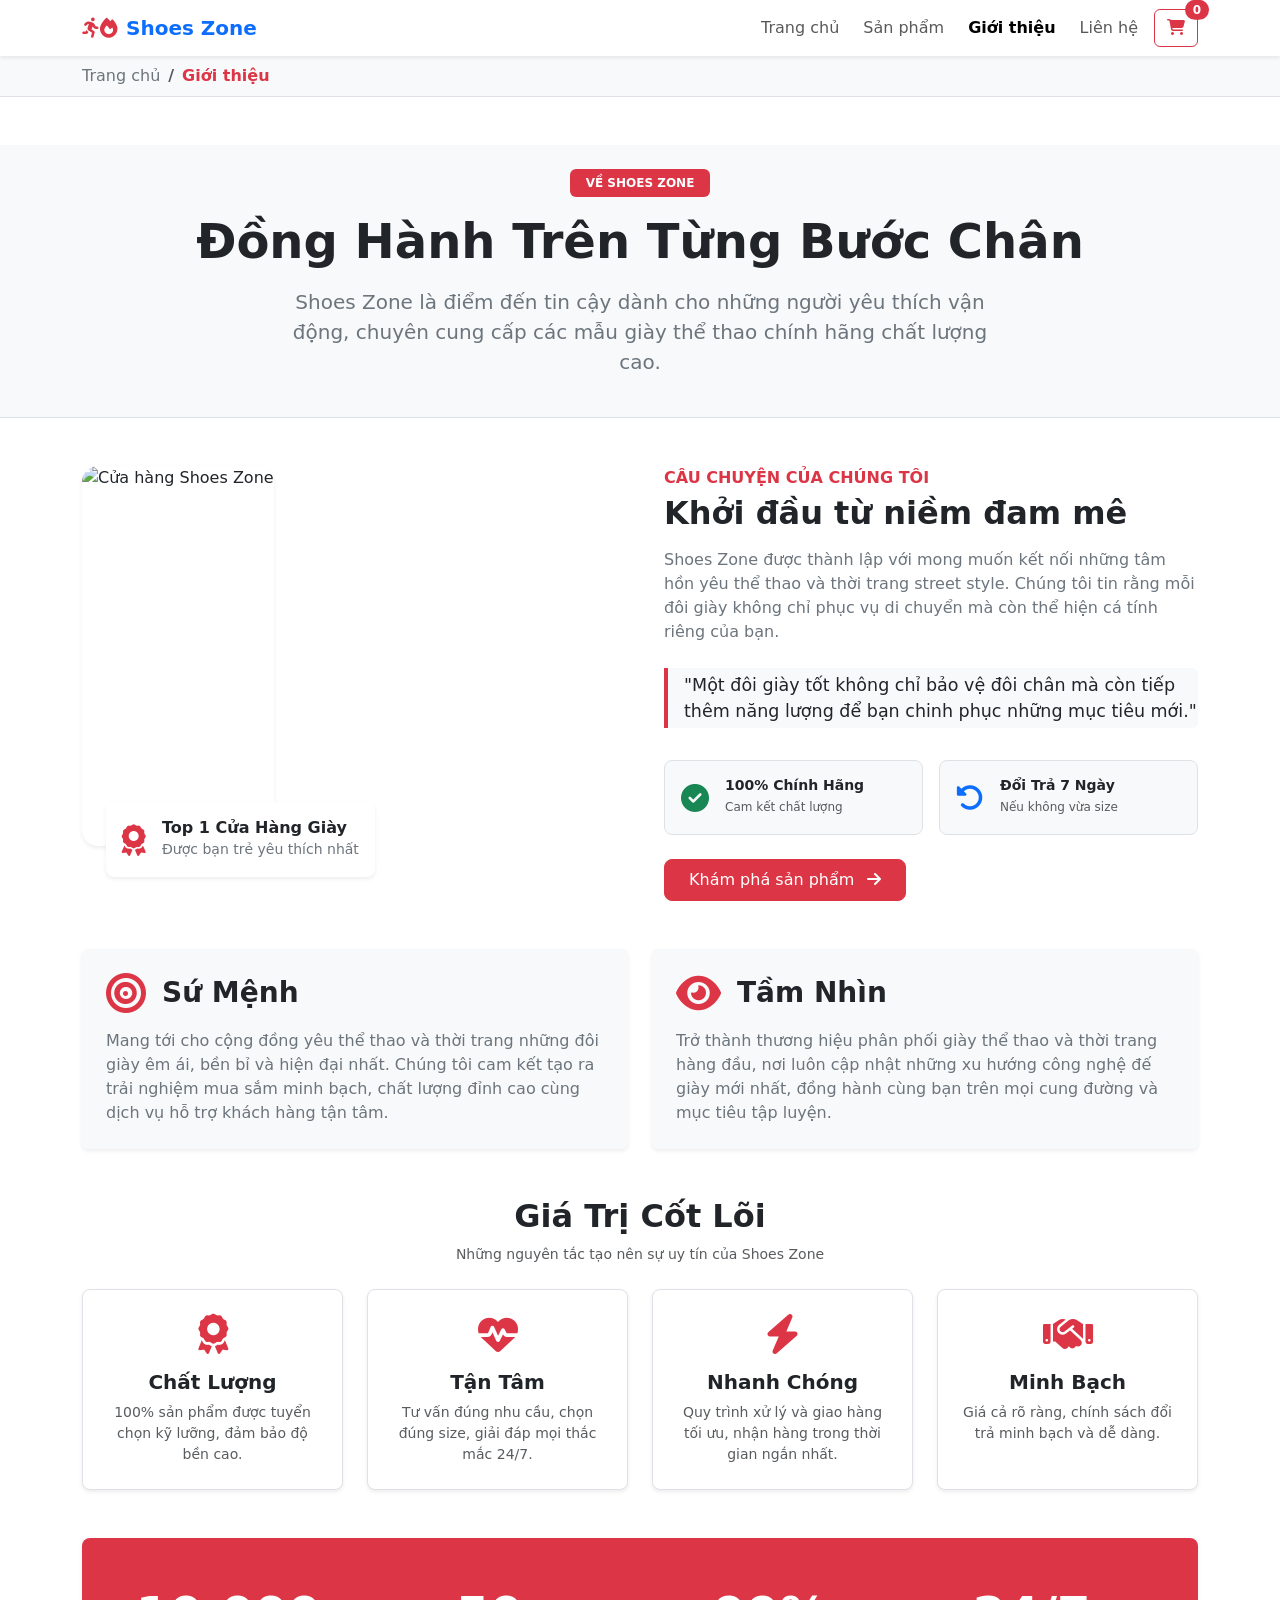
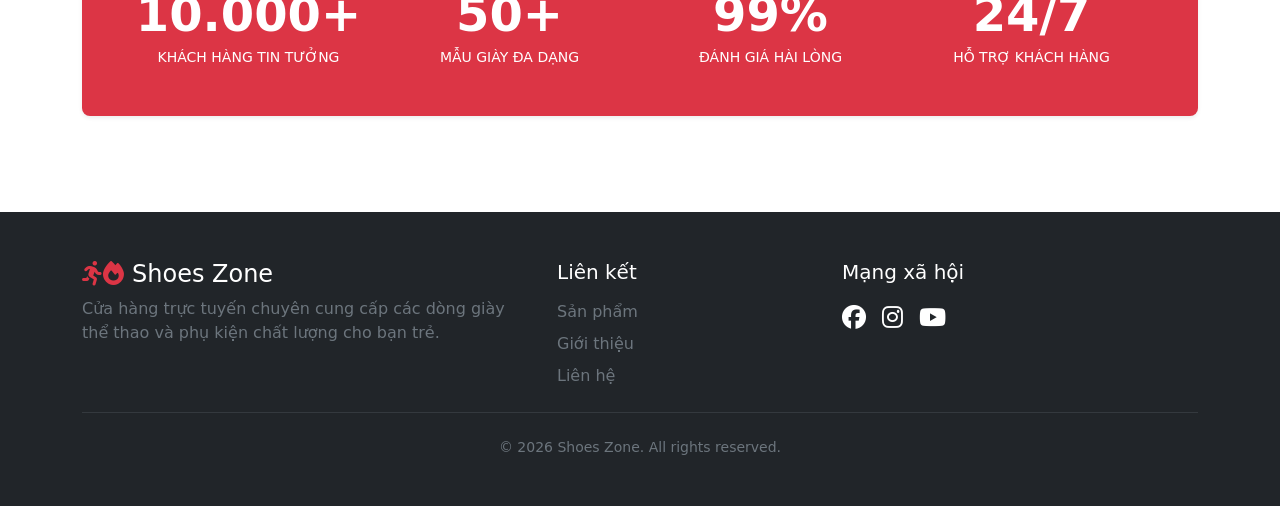
==== about.html @ f8c48321 "Add files via upload" ====
<!doctype html>
<html lang="vi">
<head>
  <meta charset="utf-8">
  <meta name="viewport" content="width=device-width, initial-scale=1">
  <meta name="description" content="Giới thiệu về Shoes Zone - Thương hiệu giày thể thao chính hãng">
  <title>Giới Thiệu | Shoes Zone</title>

  <link rel="preconnect" href="https://fonts.googleapis.com">
  <link rel="preconnect" href="https://fonts.gstatic.com" crossorigin>
  <link href="https://fonts.googleapis.com/css2?family=Poppins:wght@400;500;600;700&display=swap" rel="stylesheet">
  <link href="https://cdn.jsdelivr.net/npm/bootstrap@5.3.3/dist/css/bootstrap.min.css" rel="stylesheet">
  <link rel="stylesheet" href="https://cdnjs.cloudflare.com/ajax/libs/font-awesome/6.5.2/css/all.min.css">
  <link rel="stylesheet" href="assets/style.css">
</head>
<body>
  
  <!-- NAVBAR -->
  <nav class="navbar navbar-expand-lg navbar-light bg-white shadow-sm sticky-top">
    <div class="container">
      <a class="navbar-brand fw-bold text-primary" href="index.html">
        <i class="fa-solid fa-person-running text-danger"></i><i class="fa-solid fa-fire text-danger me-2"></i>Shoes Zone
      </a>
      <button class="navbar-toggler" type="button" data-bs-toggle="collapse" data-bs-target="#mainMenu" aria-controls="mainMenu" aria-expanded="false" aria-label="Mở menu">
        <span class="navbar-toggler-icon"></span>
      </button>
      <div class="collapse navbar-collapse" id="mainMenu">
        <ul class="navbar-nav ms-auto align-items-lg-center gap-lg-2">
          <li class="nav-item"><a class="nav-link" href="index.html">Trang chủ</a></li>
          <li class="nav-item"><a class="nav-link" href="products.html">Sản phẩm</a></li>
          <li class="nav-item"><a class="nav-link active fw-bold" aria-current="page" href="about.html">Giới thiệu</a></li>
          <li class="nav-item"><a class="nav-link" href="contact.html">Liên hệ</a></li>
          <li class="nav-item">
            <a class="btn btn-outline-danger position-relative" href="cart.html" aria-label="Giỏ hàng">
              <i class="fa-solid fa-cart-shopping"></i>
              <span id="cart-count" class="position-absolute top-0 start-100 translate-middle badge rounded-pill bg-danger">0</span>
            </a>
          </li>
        </ul>
      </div>
    </div>
  </nav>

  <!-- BREADCRUMB -->
  <div class="bg-light py-2 border-bottom">
    <div class="container">
      <nav aria-label="breadcrumb">
        <ol class="breadcrumb mb-0 small">
          <li class="breadcrumb-item"><a href="index.html" class="text-decoration-none text-secondary">Trang chủ</a></li>
          <li class="breadcrumb-item active text-danger fw-bold" aria-current="page">Giới thiệu</li>
        </ol>
      </nav>
    </div>
  </div>

  <main class="py-5">
    <!-- HERO HEADER -->
    <section class="py-4 text-center bg-light border-bottom mb-5">
      <div class="container">
        <span class="badge bg-danger text-uppercase px-3 py-2 mb-3">Về Shoes Zone</span>
        <h1 class="display-5 fw-bold mb-3">Đồng Hành Trên Từng Bước Chân</h1>
        <p class="lead text-secondary mx-auto" style="max-width: 700px;">
          Shoes Zone là điểm đến tin cậy dành cho những người yêu thích vận động, chuyên cung cấp các mẫu giày thể thao chính hãng chất lượng cao.
        </p>
      </div>
    </section>

    <div class="container">
      <!-- CÂU CHUYỆN CỬA HÀNG & HÌNH ẢNH CÂN BẰNG -->
      <section class="mb-5">
        <div class="row align-items-stretch g-5">
          <div class="col-lg-6">
            <div class="h-100 position-relative">
              <img src="https://images.unsplash.com/photo-1556906781-9a412961c28c?auto=format&fit=crop&w=800&q=80" 
                   class="img-fluid rounded-4 shadow-sm w-100 h-100" 
                   style="object-fit: cover; min-height: 380px;" 
                   alt="Cửa hàng Shoes Zone">
              
              <div class="position-absolute bottom-0 start-0 m-4 p-3 bg-white rounded-3 shadow-sm d-none d-sm-block">
                <div class="d-flex align-items-center gap-3">
                  <i class="fa-solid fa-award text-danger fs-2"></i>
                  <div>
                    <h6 class="mb-0 fw-bold">Top 1 Cửa Hàng Giày</h6>
                    <small class="text-secondary">Được bạn trẻ yêu thích nhất</small>
                  </div>
                </div>
              </div>
            </div>
          </div>

          <div class="col-lg-6 d-flex flex-column justify-content-center">
            <p class="text-danger fw-semibold mb-1">CÂU CHUYỆN CỦA CHÚNG TÔI</p>
            <h2 class="fw-bold mb-3">Khởi đầu từ niềm đam mê</h2>
            <p class="text-secondary">Shoes Zone được thành lập với mong muốn kết nối những tâm hồn yêu thể thao và thời trang street style. Chúng tôi tin rằng mỗi đôi giày không chỉ phục vụ di chuyển mà còn thể hiện cá tính riêng của bạn.</p>
            
            <blockquote class="blockquote border-start border-danger border-4 ps-3 py-1 bg-light rounded-end my-2">
              <p class="small text-dark fw-medium italic mb-0">"Một đôi giày tốt không chỉ bảo vệ đôi chân mà còn tiếp thêm năng lượng để bạn chinh phục những mục tiêu mới."</p>
            </blockquote>

            <div class="row g-3 my-2">
              <div class="col-sm-6">
                <div class="p-3 border rounded-3 bg-light d-flex align-items-center gap-3">
                  <i class="fa-solid fa-circle-check text-success fs-3"></i>
                  <div>
                    <h6 class="mb-0 fw-bold small">100% Chính Hãng</h6>
                    <small class="text-muted" style="font-size: 12px;">Cam kết chất lượng</small>
                  </div>
                </div>
              </div>
              <div class="col-sm-6">
                <div class="p-3 border rounded-3 bg-light d-flex align-items-center gap-3">
                  <i class="fa-solid fa-rotate-left text-primary fs-3"></i>
                  <div>
                    <h6 class="mb-0 fw-bold small">Đổi Trả 7 Ngày</h6>
                    <small class="text-muted" style="font-size: 12px;">Nếu không vừa size</small>
                  </div>
                </div>
              </div>
            </div>

            <div class="mt-3">
              <a href="products.html" class="btn btn-danger btn-lg px-4 fs-6">
                Khám phá sản phẩm <i class="fa-solid fa-arrow-right ms-2"></i>
              </a>
            </div>
          </div>
        </div>
      </section>

      <!-- SỨ MỆNH & TẦM NHÌN -->
      <div class="row g-4 mb-5">
        <div class="col-md-6">
          <div class="card h-100 border-0 shadow-sm p-4 bg-light">
            <div class="d-flex align-items-center mb-3">
              <i class="fa-solid fa-bullseye text-danger display-6 me-3"></i>
              <h3 class="fw-bold mb-0">Sứ Mệnh</h3>
            </div>
            <p class="text-secondary mb-0">
              Mang tới cho cộng đồng yêu thể thao và thời trang những đôi giày êm ái, bền bỉ và hiện đại nhất. Chúng tôi cam kết tạo ra trải nghiệm mua sắm minh bạch, chất lượng đỉnh cao cùng dịch vụ hỗ trợ khách hàng tận tâm.
            </p>
          </div>
        </div>

        <div class="col-md-6">
          <div class="card h-100 border-0 shadow-sm p-4 bg-light">
            <div class="d-flex align-items-center mb-3">
              <i class="fa-solid fa-eye text-danger display-6 me-3"></i>
              <h3 class="fw-bold mb-0">Tầm Nhìn</h3>
            </div>
            <p class="text-secondary mb-0">
              Trở thành thương hiệu phân phối giày thể thao và thời trang hàng đầu, nơi luôn cập nhật những xu hướng công nghệ đế giày mới nhất, đồng hành cùng bạn trên mọi cung đường và mục tiêu tập luyện.
            </p>
          </div>
        </div>
      </div>

      <!-- GIÁ TRỊ CỐT LÕI -->
      <div class="mb-5">
        <div class="text-center mb-4">
          <h2 class="fw-bold">Giá Trị Cốt Lõi</h2>
          <p class="text-muted small">Những nguyên tắc tạo nên sự uy tín của Shoes Zone</p>
        </div>

        <div class="row g-4 text-center">
          <div class="col-md-3">
            <div class="p-4 border rounded-3 bg-white h-100 shadow-sm">
              <i class="fa-solid fa-award text-danger fs-1 mb-3"></i>
              <h5 class="fw-bold">Chất Lượng</h5>
              <p class="text-muted small mb-0">100% sản phẩm được tuyển chọn kỹ lưỡng, đảm bảo độ bền cao.</p>
            </div>
          </div>

          <div class="col-md-3">
            <div class="p-4 border rounded-3 bg-white h-100 shadow-sm">
              <i class="fa-solid fa-heart-pulse text-danger fs-1 mb-3"></i>
              <h5 class="fw-bold">Tận Tâm</h5>
              <p class="text-muted small mb-0">Tư vấn đúng nhu cầu, chọn đúng size, giải đáp mọi thắc mắc 24/7.</p>
            </div>
          </div>

          <div class="col-md-3">
            <div class="p-4 border rounded-3 bg-white h-100 shadow-sm">
              <i class="fa-solid fa-bolt text-danger fs-1 mb-3"></i>
              <h5 class="fw-bold">Nhanh Chóng</h5>
              <p class="text-muted small mb-0">Quy trình xử lý và giao hàng tối ưu, nhận hàng trong thời gian ngắn nhất.</p>
            </div>
          </div>

          <div class="col-md-3">
            <div class="p-4 border rounded-3 bg-white h-100 shadow-sm">
              <i class="fa-solid fa-handshake text-danger fs-1 mb-3"></i>
              <h5 class="fw-bold">Minh Bạch</h5>
              <p class="text-muted small mb-0">Giá cả rõ ràng, chính sách đổi trả minh bạch và dễ dàng.</p>
            </div>
          </div>
        </div>
      </div>

      <!-- CON SỐ ẤN TƯỢNG -->
      <div class="p-5 bg-danger text-white rounded-3 text-center mb-5 shadow-sm">
        <div class="row g-4">
          <div class="col-6 col-md-3">
            <div class="display-5 fw-bold mb-1">10.000+</div>
            <div class="small text-uppercase">Khách hàng tin tưởng</div>
          </div>
          <div class="col-6 col-md-3">
            <div class="display-5 fw-bold mb-1">50+</div>
            <div class="small text-uppercase">Mẫu giày đa dạng</div>
          </div>
          <div class="col-6 col-md-3">
            <div class="display-5 fw-bold mb-1">99%</div>
            <div class="small text-uppercase">Đánh giá hài lòng</div>
          </div>
          <div class="col-6 col-md-3">
            <div class="display-5 fw-bold mb-1">24/7</div>
            <div class="small text-uppercase">Hỗ trợ khách hàng</div>
          </div>
        </div>
      </div>

    </div>
  </main>

  <!-- FOOTER -->
  <footer class="site-footer bg-dark text-white py-5">
    <div class="container">
      <div class="row g-4">
        <div class="col-md-5">
          <h4 class="text-white"><i class="fa-solid fa-person-running text-danger"></i><i class="fa-solid fa-fire text-danger me-2"></i>Shoes Zone</h4>
          <p class="mb-0 text-secondary">Cửa hàng trực tuyến chuyên cung cấp các dòng giày thể thao và phụ kiện chất lượng cho bạn trẻ.</p>
        </div>
        <div class="col-6 col-md-3">
          <h5 class="text-white mb-3">Liên kết</h5>
          <div class="d-flex flex-column gap-2">
            <a href="products.html" class="text-decoration-none text-secondary">Sản phẩm</a>
            <a href="about.html" class="text-decoration-none text-secondary">Giới thiệu</a>
            <a href="contact.html" class="text-decoration-none text-secondary">Liên hệ</a>
          </div>
        </div>
        <div class="col-6 col-md-4">
          <h5 class="text-white mb-3">Mạng xã hội</h5>
          <div class="d-flex gap-3 fs-4">
            <a href="#" aria-label="Facebook" class="text-white"><i class="fa-brands fa-facebook"></i></a>
            <a href="#" aria-label="Instagram" class="text-white"><i class="fa-brands fa-instagram"></i></a>
            <a href="#" aria-label="YouTube" class="text-white"><i class="fa-brands fa-youtube"></i></a>
          </div>
        </div>
      </div>
      <hr class="border-secondary my-4">
      <p class="small mb-0 text-center text-secondary">© 2026 Shoes Zone. All rights reserved.</p>
    </div>
  </footer>

  <script src="https://cdn.jsdelivr.net/npm/bootstrap@5.3.3/dist/js/bootstrap.bundle.min.js"></script>

</body>
</html>
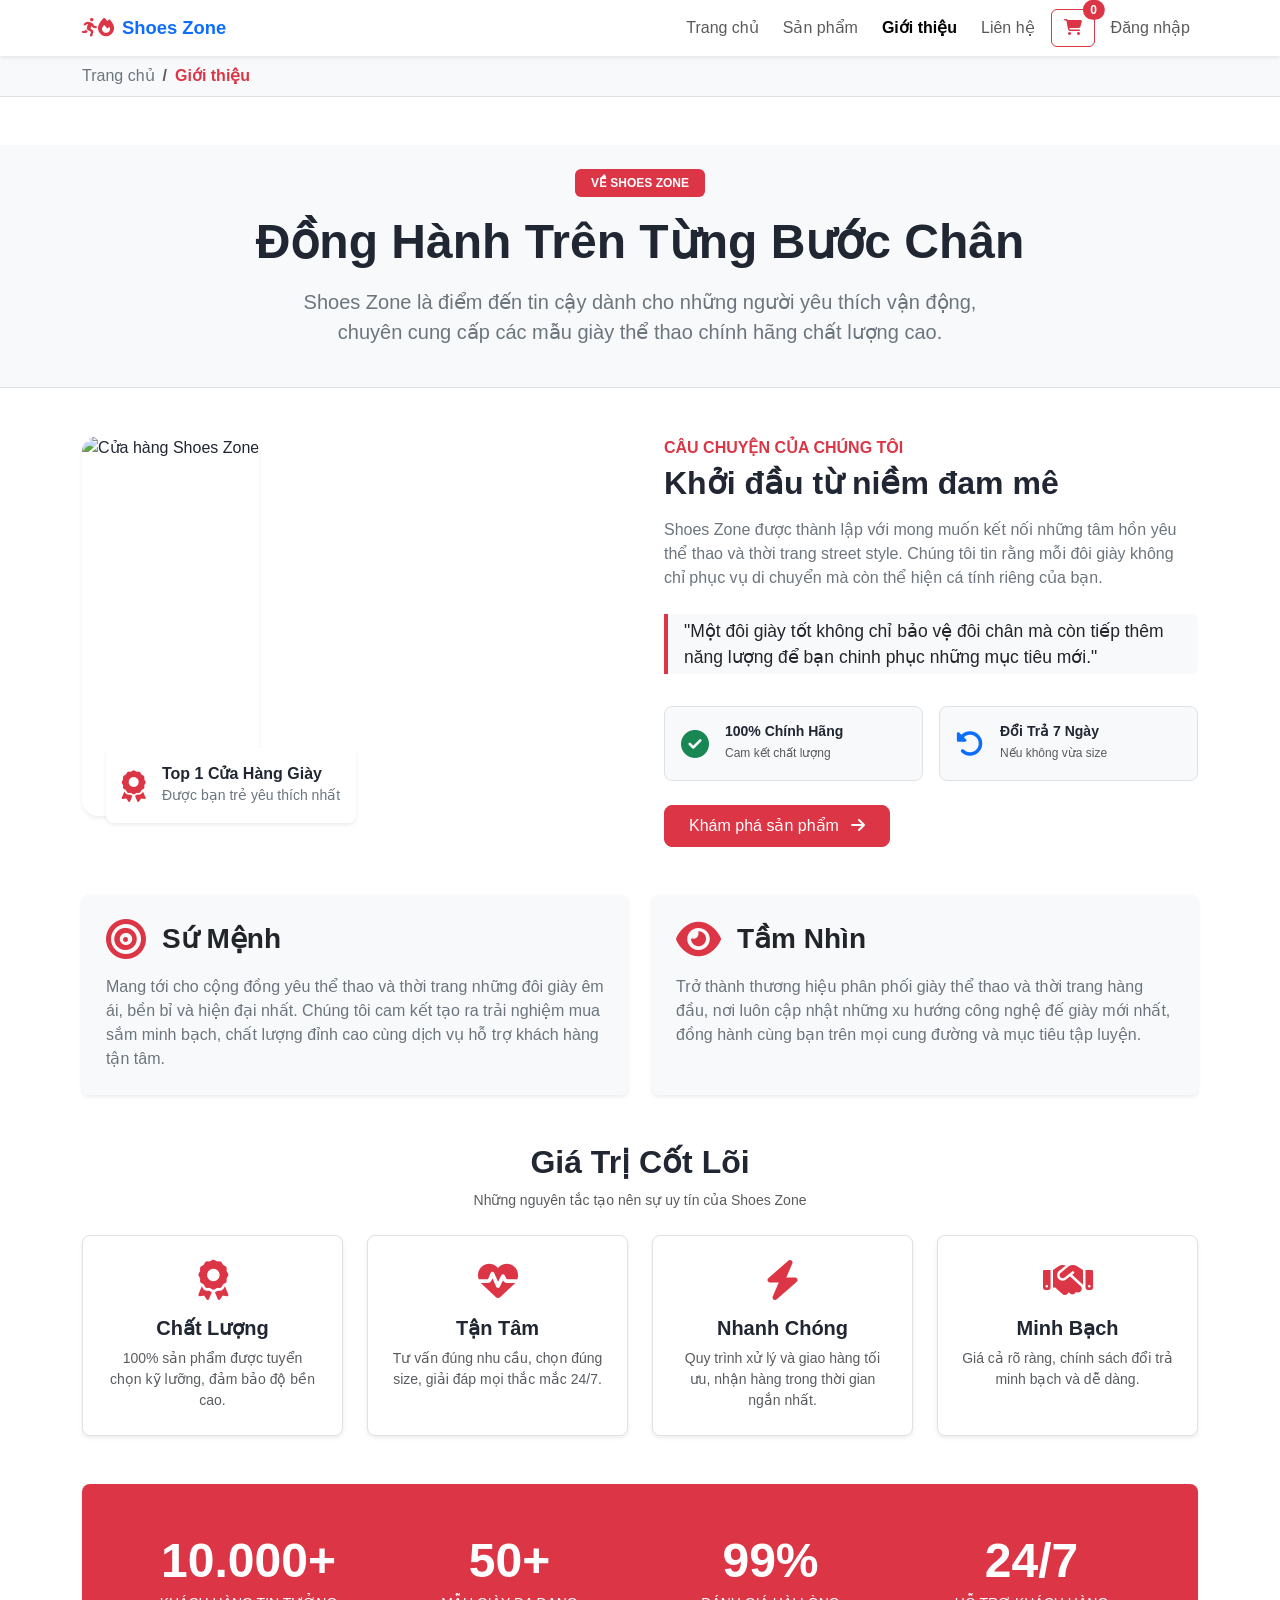
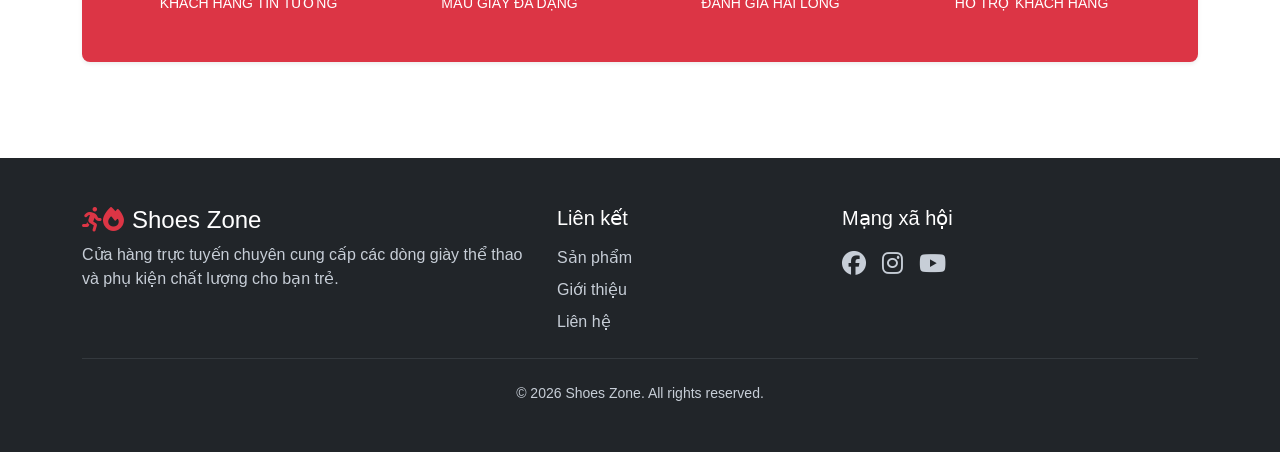
==== commit c0248612: "Add files via upload" ====
--- a/about.html
+++ b/about.html
@@ -11,7 +11,7 @@
   <link href="https://fonts.googleapis.com/css2?family=Poppins:wght@400;500;600;700&display=swap" rel="stylesheet">
   <link href="https://cdn.jsdelivr.net/npm/bootstrap@5.3.3/dist/css/bootstrap.min.css" rel="stylesheet">
   <link rel="stylesheet" href="https://cdnjs.cloudflare.com/ajax/libs/font-awesome/6.5.2/css/all.min.css">
-  <link rel="stylesheet" href="assets/style.css">
+  <link rel="stylesheet" href="style.css">
 </head>
 <body>
   
@@ -36,7 +36,7 @@
               <span id="cart-count" class="position-absolute top-0 start-100 translate-middle badge rounded-pill bg-danger">0</span>
             </a>
           </li>
-        </ul>
+        <li class="nav-item"><a class="nav-link" href="login.html">Đăng nhập</a></li></ul>
       </div>
     </div>
   </nav>
--- a/style.css
+++ b/style.css
@@ -0,0 +1,33 @@
+.starter-note1 {
+  background: #fff3cd;
+}
+
+.starter-note2 {
+  background: #93c7ed;
+}
+
+.page-content {
+  background: #f8f9fa;
+}
+
+
+/* UI cơ bản dùng chung, không thay framework Bootstrap. */
+body { font-family: "Poppins", Arial, sans-serif; color: #202632; min-height: 100vh; display: flex; flex-direction: column; }
+main { flex: 1; }
+a { text-decoration: none; }
+.page-header { background: #f6f7f9; }
+.navbar-brand { font-size: 1.15rem; }
+.navbar-nav { row-gap: .5rem; }
+.catalog-toolbar { display: flex; flex-wrap: wrap; justify-content: space-between; align-items: end; gap: 1.25rem; }
+.catalog-search { flex: 1 1 250px; max-width: 440px; }
+.product-card { border: 1px solid #e6e8ec; border-radius: 12px; overflow: hidden; box-shadow: 0 4px 16px #20263208; }
+.product-image { height: 220px; object-fit: contain; padding: 18px; background: #f7f8fa; }
+.product-title, .product-description { overflow-wrap: anywhere; }
+.product-description { display: -webkit-box; -webkit-line-clamp: 3; -webkit-box-orient: vertical; overflow: hidden; }
+.checkout-contact-card { border-radius: 1rem; }
+.checkout-contact-icon { display: inline-grid; flex: 0 0 2.75rem; width: 2.75rem; height: 2.75rem; place-items: center; border-radius: 50%; background: #fff1f2; color: #dc3545; }
+.checkout-contact-icon-sm { flex-basis: 2.25rem; width: 2.25rem; height: 2.25rem; font-size: .85rem; }
+.site-footer a, .site-footer .text-secondary { color: #c7ced7 !important; }
+[hidden] { display: none !important; }
+@media(max-width:991.98px) { .navbar-collapse { padding-top: 1rem; } }
+@media(max-width:575.98px) { .display-4 { font-size: 2.2rem; } .navbar-brand { font-size: 1rem; } }
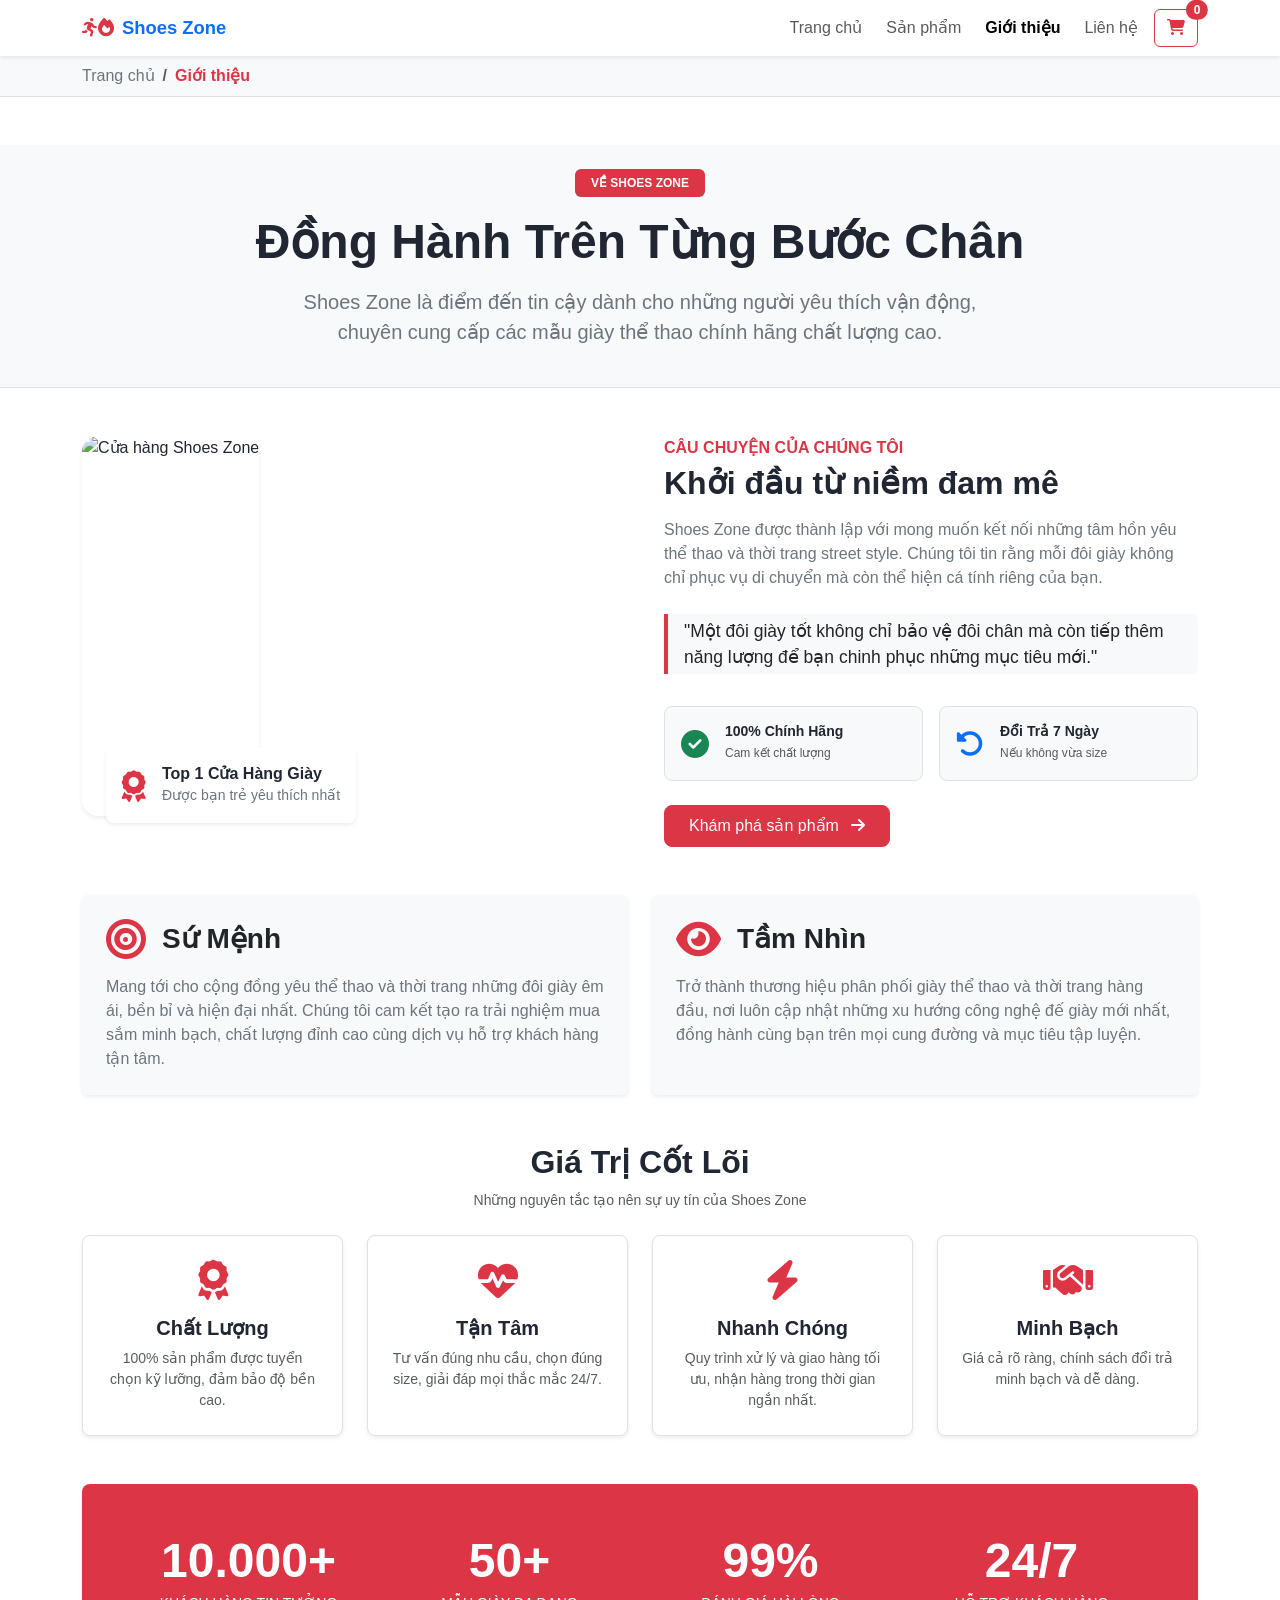
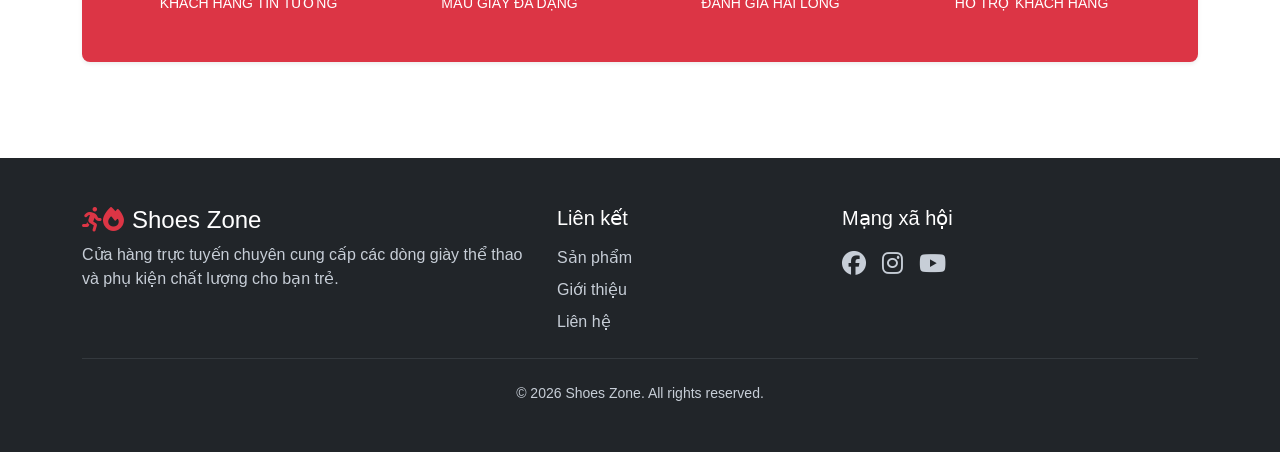
==== commit eee16a38: "Add files via upload" ====
--- a/about.html
+++ b/about.html
@@ -36,7 +36,6 @@
               <span id="cart-count" class="position-absolute top-0 start-100 translate-middle badge rounded-pill bg-danger">0</span>
             </a>
           </li>
-        <li class="nav-item"><a class="nav-link" href="login.html">Đăng nhập</a></li></ul>
       </div>
     </div>
   </nav>
